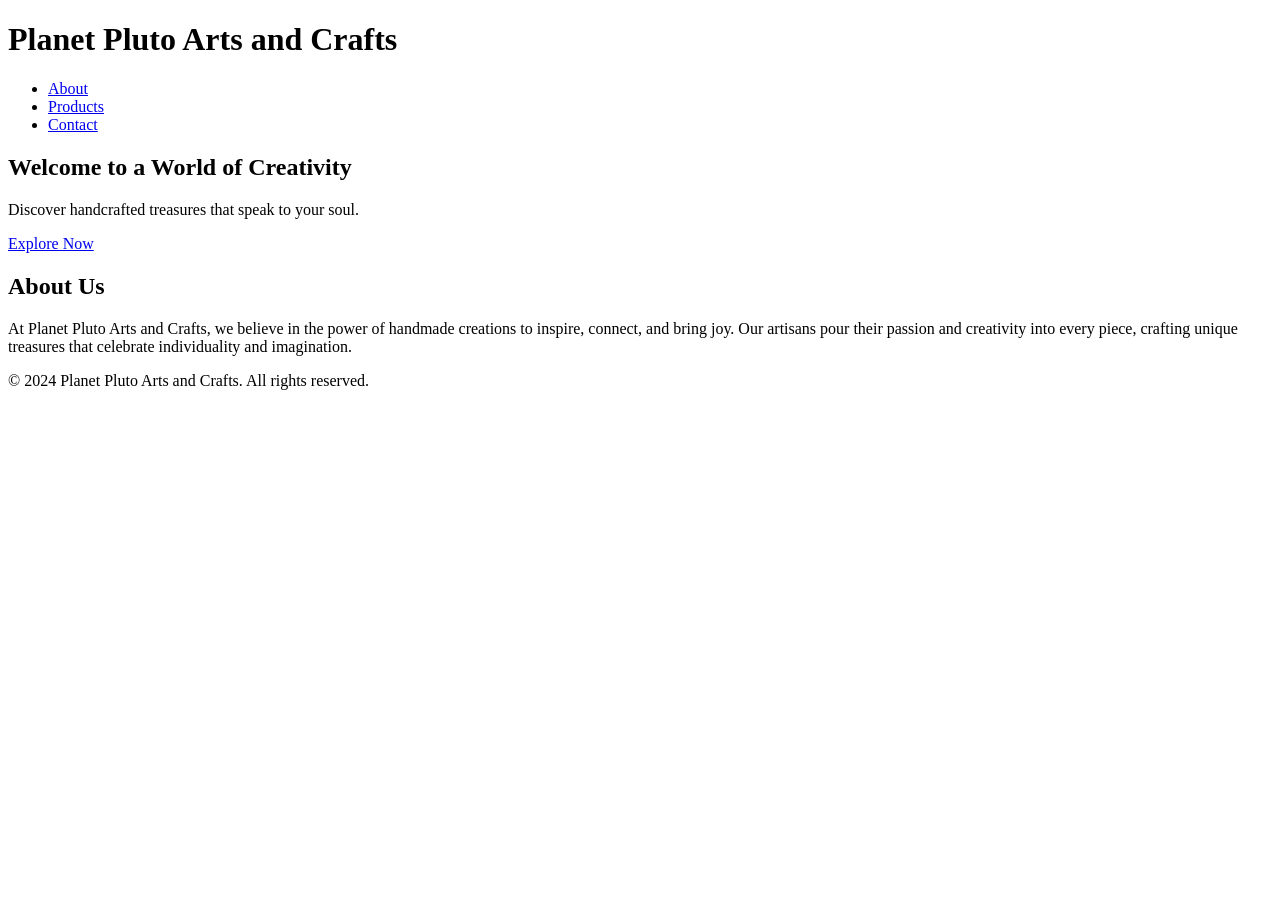
==== home.html @ ad584b90 "Create home.html" ====
<!DOCTYPE html>
<html lang="en">
<head>
    <meta charset="UTF-8">
    <meta name="viewport" content="width=device-width, initial-scale=1.0">
    <title>Planet Pluto Arts and Crafts</title>
    <link rel="stylesheet" href="home_styles.css">
</head>
<body>

    <header>
        <h1>Planet Pluto Arts and Crafts</h1>
        <nav>
            <ul>
                <li><a href="#about">About</a></li>
                <li><a href="#products">Products</a></li>
                <li><a href="#contact">Contact</a></li>
            </ul>
        </nav>
    </header>

    <section id="hero">
        <div class="hero-content">
            <h2>Welcome to a World of Creativity</h2>
            <p>Discover handcrafted treasures that speak to your soul.</p>
            <a href="#products" class="btn">Explore Now</a>
        </div>
    </section>

    <section id="about">
        <div class="about-content">
            <h2>About Us</h2>
            <p>At Planet Pluto Arts and Crafts, we believe in the power of handmade creations to inspire, connect, and bring joy. Our artisans pour their passion and creativity into every piece, crafting unique treasures that celebrate individuality and imagination.</p>
        </div>
    </section>

    <footer>
        <p>&copy; 2024 Planet Pluto Arts and Crafts. All rights reserved.</p>
    </footer>

</body>
</html>
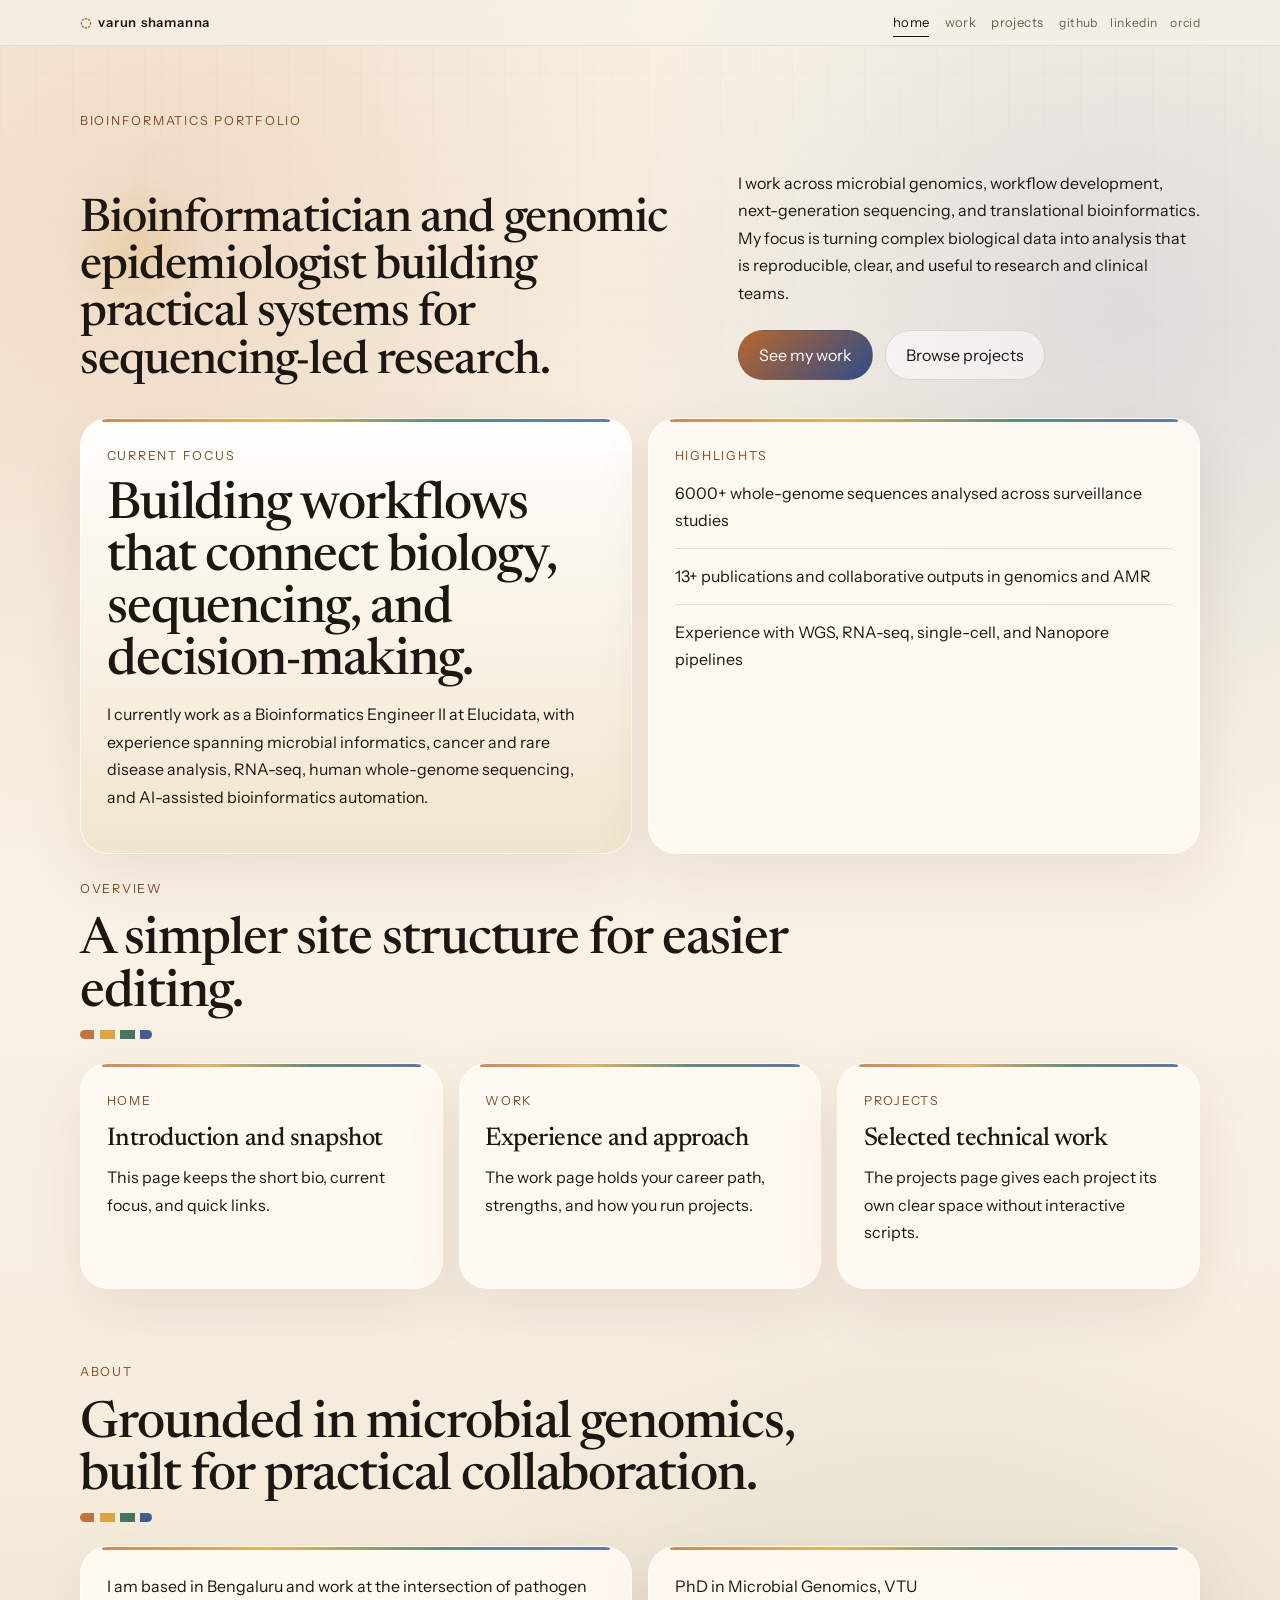
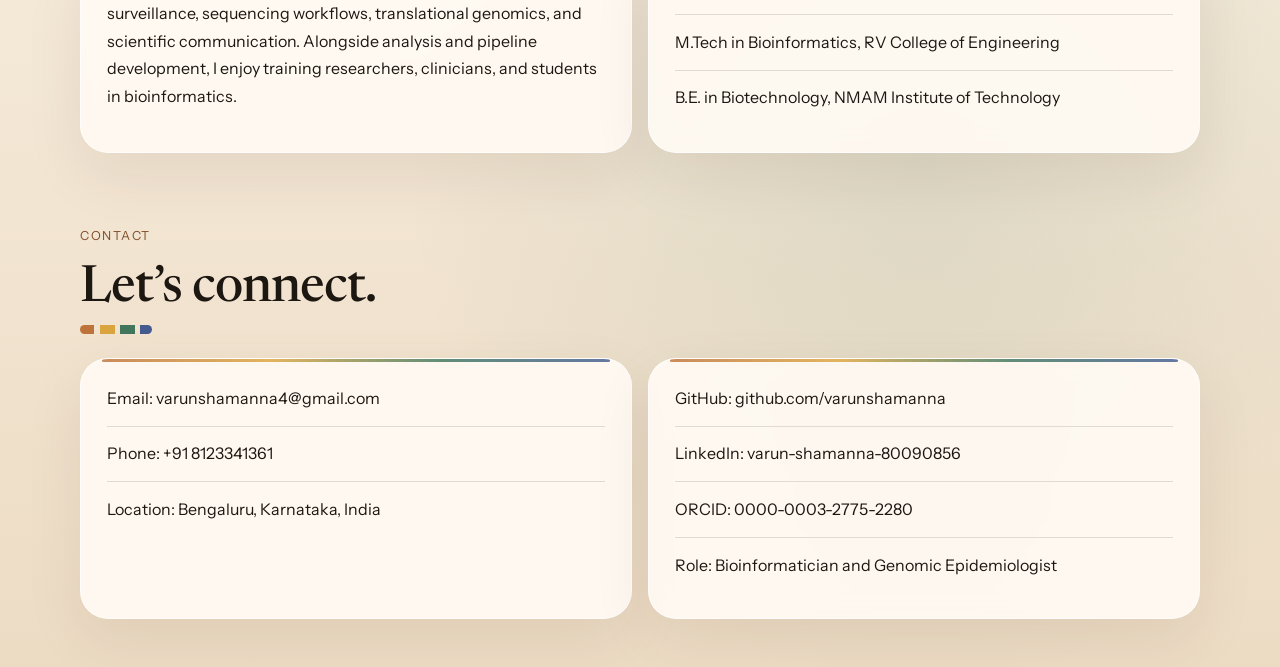
==== commit e9bc84de: "adding theme and links" ====
--- a/home.html
+++ b/home.html
@@ -2,41 +2,12 @@
 <html lang="en">
 <head>
     <meta charset="UTF-8">
+    <meta http-equiv="refresh" content="0; url=index.html">
     <meta name="viewport" content="width=device-width, initial-scale=1.0">
-    <title>Planet Pluto Arts and Crafts</title>
-    <link rel="stylesheet" href="home_styles.css">
+    <title>Varun Shamanna | Home</title>
+    <link rel="canonical" href="index.html">
 </head>
 <body>
-
-    <header>
-        <h1>Planet Pluto Arts and Crafts</h1>
-        <nav>
-            <ul>
-                <li><a href="#about">About</a></li>
-                <li><a href="#products">Products</a></li>
-                <li><a href="#contact">Contact</a></li>
-            </ul>
-        </nav>
-    </header>
-
-    <section id="hero">
-        <div class="hero-content">
-            <h2>Welcome to a World of Creativity</h2>
-            <p>Discover handcrafted treasures that speak to your soul.</p>
-            <a href="#products" class="btn">Explore Now</a>
-        </div>
-    </section>
-
-    <section id="about">
-        <div class="about-content">
-            <h2>About Us</h2>
-            <p>At Planet Pluto Arts and Crafts, we believe in the power of handmade creations to inspire, connect, and bring joy. Our artisans pour their passion and creativity into every piece, crafting unique treasures that celebrate individuality and imagination.</p>
-        </div>
-    </section>
-
-    <footer>
-        <p>&copy; 2024 Planet Pluto Arts and Crafts. All rights reserved.</p>
-    </footer>
-
+    <p>Redirecting to <a href="index.html">Home</a>...</p>
 </body>
 </html>
